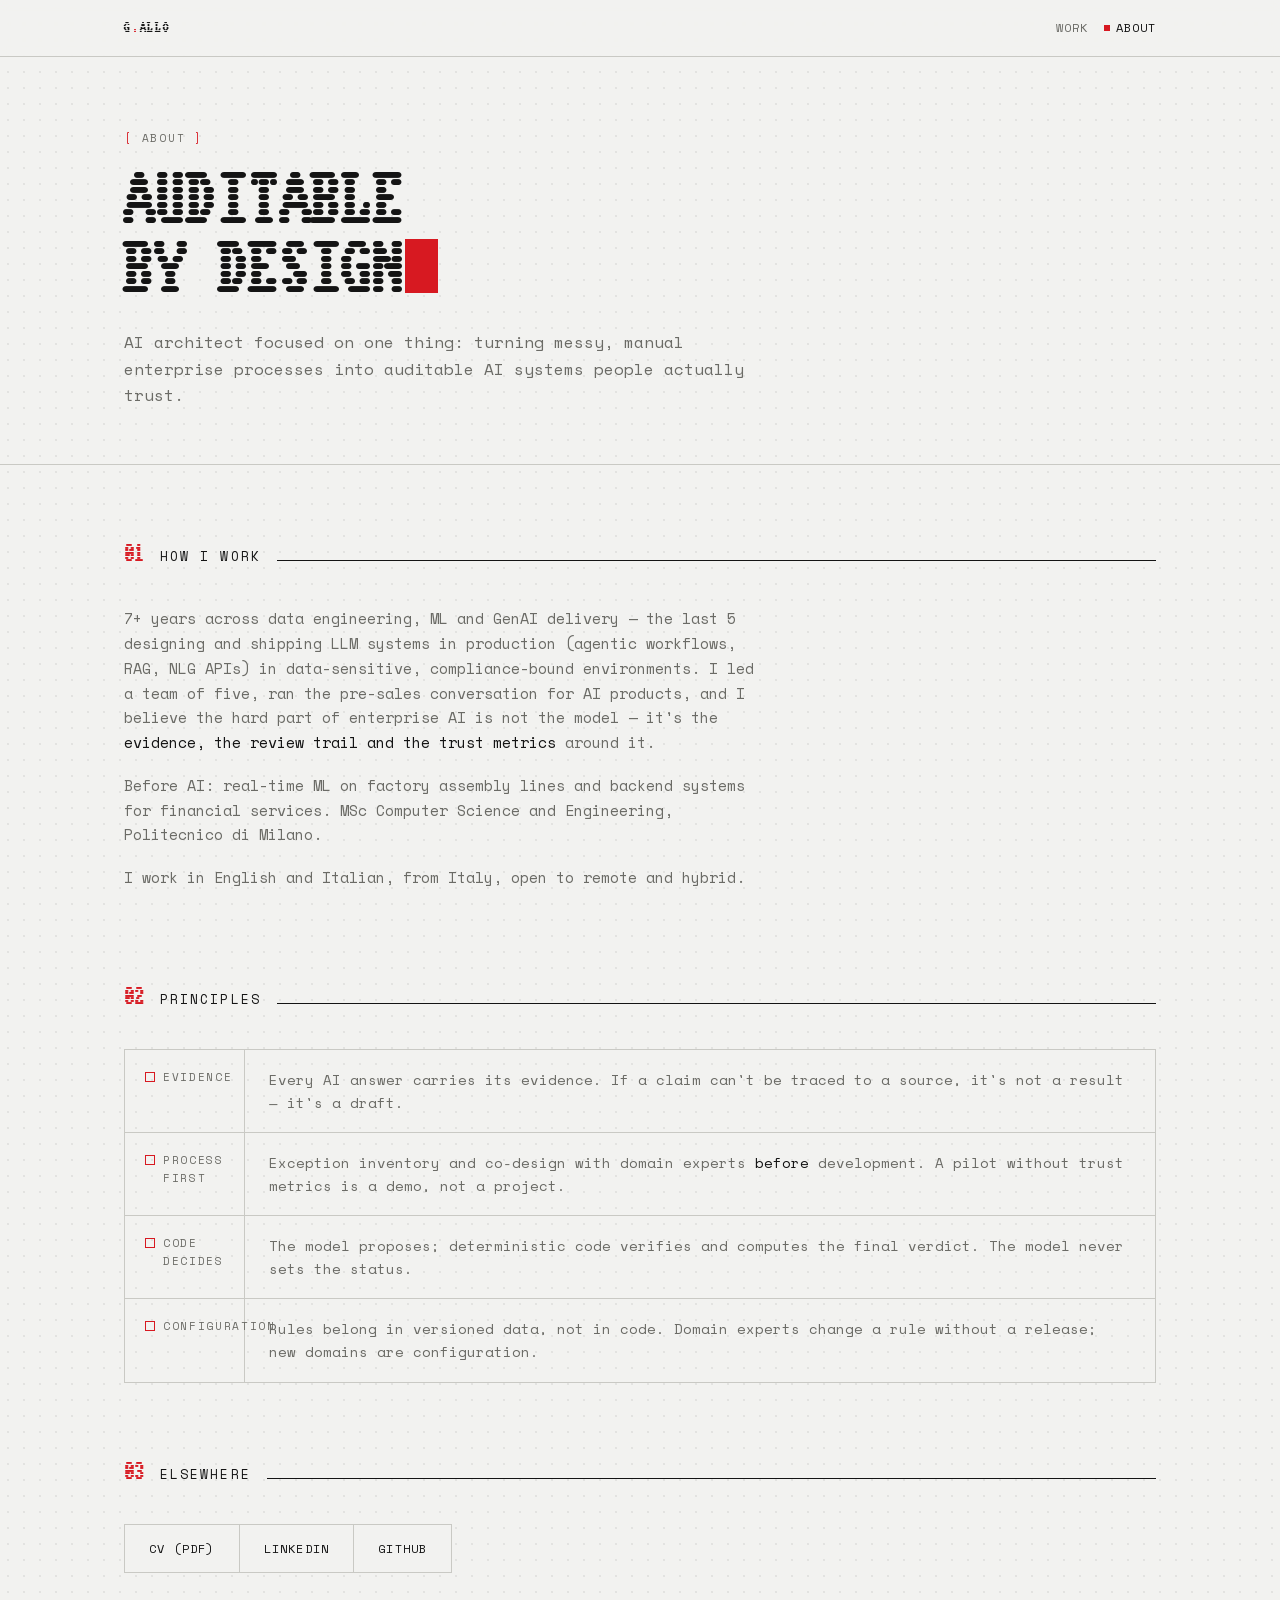
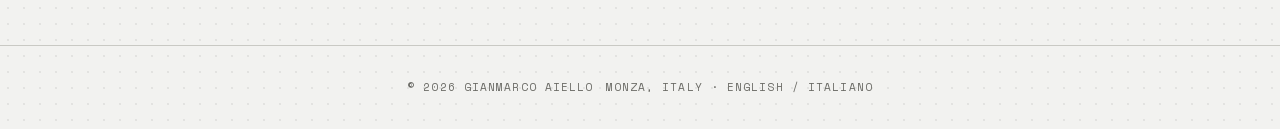
==== about.html @ ffbc5be3 "about: approach and principles" ====
<!DOCTYPE html>
<html lang="en">
<head>
<meta charset="utf-8">
<meta name="viewport" content="width=device-width, initial-scale=1">
<title>About — Gianmarco Aiello</title>
<meta name="description" content="AI architect focused on turning messy, manual enterprise processes into auditable AI systems people actually trust.">
<link rel="stylesheet" href="assets/css/main.css">
</head>
<body>
<div class="dotglow" id="dotglow" aria-hidden="true"></div>

<header>
  <div class="wrap bar">
    <a class="brand" href="index.html">G<em>.</em>ALLO</a>
    <nav>
      <a href="index.html">Work</a>
      <a href="about.html" aria-current="page">About</a>
    </nav>
  </div>
</header>

<main>
<section class="hero" style="padding:72px 0 56px">
  <div class="wrap">
    <p class="kicker">About</p>
    <h1>AUDITABLE<br>BY DESIGN<span class="cursor" aria-hidden="true"></span></h1>
    <p class="lede">AI architect focused on one thing: turning messy, manual enterprise processes
    into auditable AI systems people actually trust.</p>
  </div>
</section>

<section class="section">
  <div class="wrap">
    <div class="sec-head"><span class="sec-num">01</span><span class="sec-title">How I work</span><span class="sec-rule"></span></div>
    <div class="prose">
      <p>7+ years across data engineering, ML and GenAI delivery — the last 5 designing and
      shipping LLM systems in production (agentic workflows, RAG, NLG APIs) in data-sensitive,
      compliance-bound environments. I led a team of five, ran the pre-sales conversation
      for AI products, and I believe the hard part of enterprise AI is not the model —
      it's the <b>evidence, the review trail and the trust metrics</b> around it.</p>
      <p>Before AI: real-time ML on factory assembly lines and backend systems for financial
      services. MSc Computer Science and Engineering, Politecnico di Milano.</p>
      <p>I work in English and Italian, from Italy, open to remote and hybrid.</p>
    </div>
  </div>
</section>

<section class="section" style="padding-top:0">
  <div class="wrap">
    <div class="sec-head"><span class="sec-num">02</span><span class="sec-title">Principles</span><span class="sec-rule"></span></div>
    <div class="carl">
      <div class="carl-row"><div class="carl-key">Evidence</div><div class="carl-body">Every AI answer carries its evidence. If a claim can't be traced to a source, it's not a result — it's a draft.</div></div>
      <div class="carl-row"><div class="carl-key">Process first</div><div class="carl-body">Exception inventory and co-design with domain experts <b>before</b> development. A pilot without trust metrics is a demo, not a project.</div></div>
      <div class="carl-row"><div class="carl-key">Code decides</div><div class="carl-body">The model proposes; deterministic code verifies and computes the final verdict. The model never sets the status.</div></div>
      <div class="carl-row"><div class="carl-key">Configuration</div><div class="carl-body">Rules belong in versioned data, not in code. Domain experts change a rule without a release; new domains are configuration.</div></div>
    </div>
  </div>
</section>

<section class="section" style="padding-top:0">
  <div class="wrap">
    <div class="sec-head"><span class="sec-num">03</span><span class="sec-title">Elsewhere</span><span class="sec-rule"></span></div>
    <div class="links">
      <a href="assets/cv/CV.pdf">CV (PDF)</a>
      <a href="https://www.linkedin.com/" rel="noopener">LinkedIn</a>
      <a href="https://github.com/" rel="noopener">GitHub</a>
    </div>
  </div>
</section>
</main>

<footer>
  <div class="wrap" style="display:flex;justify-content:space-between;gap:12px;flex-wrap:wrap">
    <span>© 2026 Gianmarco Aiello</span>
    <span>Monza, Italy · English / Italiano</span>
  </div>
</footer>

<script src="assets/js/main.js"></script>
</body>
</html>
---- assets/css/main.css ----
/* Portfolio — Nothing-inspired dot-matrix system. Light world. */
@font-face{font-family:'Workbench';src:url('../fonts/workbench.woff') format('woff');font-display:swap}
@font-face{font-family:'Space Mono';src:url('../fonts/space-mono-400.woff2') format('woff2');font-weight:400;font-style:normal;font-display:swap}
@font-face{font-family:'Space Mono';src:url('../fonts/space-mono-700.woff2') format('woff2');font-weight:700;font-style:normal;font-display:swap}
@font-face{font-family:'Space Mono';src:url('../fonts/space-mono-400i.woff2') format('woff2');font-weight:400;font-style:italic;font-display:swap}

:root{
  --ground:#F2F2F0; --surface:#FAFAF8; --line:#C9C9C4;
  --ink:#141414; --ink-dim:#6B6B66; --accent:#D71921;
  --dot-grid:rgba(20,20,20,.07);
  --font-dot:'Workbench',monospace; --font-mono:'Space Mono',monospace;
}
*{box-sizing:border-box;margin:0;padding:0}
html{scroll-behavior:smooth}
body{
  background:var(--ground);color:var(--ink);
  font-family:var(--font-mono);font-size:15px;line-height:1.65;
  background-image:radial-gradient(var(--dot-grid) 1px, transparent 1px);
  background-size:16px 16px;
  -webkit-font-smoothing:antialiased;
}
.wrap{max-width:1080px;margin:0 auto;padding:0 24px}
a{color:inherit;text-decoration:none}
::selection{background:var(--accent);color:#fff}
:focus-visible{outline:2px solid var(--accent);outline-offset:3px}
body{scrollbar-color:var(--line) transparent;scrollbar-width:thin}
body::-webkit-scrollbar{width:10px}
body::-webkit-scrollbar-thumb{background:var(--line)}

main,header,footer,section{position:relative;z-index:1}

/* ---------- dot glow ---------- */
.dotglow{position:fixed;inset:0;pointer-events:none;z-index:0;
  background-image:radial-gradient(var(--accent) 1.4px, transparent 1.5px);
  background-size:16px 16px;
  -webkit-mask-image:radial-gradient(180px circle at var(--mx,-200px) var(--my,-200px), rgba(0,0,0,.5), transparent 70%);
  mask-image:radial-gradient(180px circle at var(--mx,-200px) var(--my,-200px), rgba(0,0,0,.5), transparent 70%);
  opacity:0;transition:opacity .3s}
body.glow-on .dotglow{opacity:1}
@media (hover:none),(pointer:coarse){.dotglow{display:none}}

/* ---------- header ---------- */
header{border-bottom:1px solid var(--line);position:sticky;top:0;background:color-mix(in srgb,var(--ground) 88%,transparent);backdrop-filter:blur(4px);z-index:10}
.bar{display:flex;align-items:center;justify-content:space-between;height:56px;font-size:12px;letter-spacing:.08em;text-transform:uppercase}
.brand{font-family:var(--font-dot);letter-spacing:.15em;position:relative}
.brand em{font-style:normal;color:var(--accent)}
.brand::after{content:"";position:absolute;left:0;bottom:-4px;height:1px;width:0;background:var(--accent);transition:width .25s}
.brand:hover::after{width:100%}
.bar nav{display:flex;gap:28px}
.bar nav a{color:var(--ink-dim);position:relative;transition:color .15s}
.bar nav a::before{content:"";position:absolute;left:-12px;top:50%;width:6px;height:6px;margin-top:-3px;background:var(--accent);opacity:0;transform:scale(0);transition:all .15s}
.bar nav a:hover{color:var(--ink)}
.bar nav a:hover::before{opacity:1;transform:scale(1)}
.bar nav a[aria-current]{color:var(--ink)}
.bar nav a[aria-current]::before{opacity:1;transform:scale(1)}

/* ---------- hero ---------- */
.hero{padding:96px 0 72px;border-bottom:1px solid var(--line)}
.kicker{font-size:11px;letter-spacing:.16em;text-transform:uppercase;color:var(--ink-dim)}
.kicker::before{content:"[ ";color:var(--accent)}
.kicker::after{content:" ]";color:var(--accent)}
h1{font-family:var(--font-dot);font-weight:400;font-size:clamp(28px,5.2vw,60px);line-height:1.15;margin:20px 0 24px;letter-spacing:.02em}
h1 .cursor{display:inline-block;width:.55em;height:.9em;background:var(--accent);vertical-align:baseline;animation:blink 1.1s steps(1) infinite}
@keyframes blink{50%{opacity:0}}
.lede{max-width:66ch;color:var(--ink-dim);font-size:16px}
.stats{display:flex;margin-top:40px;border:1px solid var(--line);width:max-content;background:var(--ground);max-width:100%}
.stat{padding:16px 28px;border-right:1px solid var(--line);position:relative}
.stat:last-child{border-right:none}
.stat b{display:block;font-family:var(--font-dot);font-weight:400;font-size:28px;transition:color .15s;font-variant-numeric:tabular-nums}
.stat span{font-size:11.5px;text-transform:uppercase;letter-spacing:.12em;color:var(--ink-dim)}
.stat::after{content:"";position:absolute;left:0;bottom:0;height:2px;width:0;background:var(--accent);transition:width .3s ease-out}
.stat:hover b{color:var(--accent)}
.stat:hover::after{width:100%}

/* ---------- sections ---------- */
.section{padding:72px 0}
.sec-head{display:flex;align-items:baseline;gap:16px;margin-bottom:36px}
.sec-num{font-family:var(--font-dot);color:var(--accent);font-size:20px}
.sec-title{font-size:13px;letter-spacing:.16em;text-transform:uppercase}
.sec-rule{flex:1;height:1px;background:var(--line);position:relative;overflow:hidden}
.sec-rule::after{content:"";position:absolute;inset:0;background:var(--ink);transform:translateX(-101%);transition:transform .6s ease-out}
.in .sec-rule::after{transform:translateX(0)}

/* reveal on scroll */
.rv{opacity:0;transform:translateY(14px);transition:opacity .45s ease,transform .45s ease}
.in .rv,.in.rv{opacity:1;transform:none}

/* ---------- cards ---------- */
.cards{display:grid;grid-template-columns:repeat(3,1fr);gap:1px;background:var(--line);border:1px solid var(--line)}
.card{background:var(--ground);padding:28px;display:flex;flex-direction:column;min-height:280px;position:relative;transition:background .15s}
.card::before,.card::after,.card .c3::before,.card .c3::after{content:"";position:absolute;width:7px;height:7px;background:var(--accent);opacity:0;transition:opacity .15s}
.card::before{top:-1px;left:-1px}
.card::after{top:-1px;right:-1px}
.card .c3::before{bottom:-1px;left:-1px}
.card .c3::after{bottom:-1px;right:-1px}
.card:hover{background:var(--surface)}
.card:hover::before,.card:hover::after,.card:hover .c3::before,.card:hover .c3::after{opacity:1}
.card .idx{font-family:var(--font-dot);color:var(--ink-dim);font-size:14px;transition:color .15s}
.card:hover .idx{color:var(--accent)}
.card h2{font-size:16px;line-height:1.4;margin:18px 0 12px;font-weight:400}
.card .sub{color:var(--ink-dim);font-size:13px;flex:1}
.card .result{margin-top:20px;padding-top:16px;border-top:1px dashed var(--line);font-size:12px}
.card .result b{color:var(--accent);font-weight:400}
.card .go{display:inline-block;margin-top:14px;font-size:11px;letter-spacing:.15em;text-transform:uppercase;color:var(--ink-dim);transition:color .15s,letter-spacing .2s}
.card:hover .go{color:var(--accent);letter-spacing:.25em}
.tags{display:flex;flex-wrap:wrap;gap:8px;margin-top:14px}
.tag{border:1px solid var(--line);padding:4px 10px;font-size:11px;letter-spacing:.08em;text-transform:uppercase;color:var(--ink-dim)}
.card:hover .tag{border-color:var(--ink)}

/* ---------- CAR-L table ---------- */
.carl{border:1px solid var(--line)}
.carl-row{display:grid;grid-template-columns:120px 1fr;border-bottom:1px solid var(--line);transition:background .15s}
.carl-row:last-child{border-bottom:none}
.carl-row:hover{background:var(--surface)}
.carl-key{padding:18px 20px;border-right:1px solid var(--line);font-size:11px;letter-spacing:.15em;text-transform:uppercase;color:var(--ink-dim);display:flex;align-items:flex-start;gap:8px}
.carl-key::before{content:"";width:8px;height:8px;border:1px solid var(--accent);margin-top:4px;flex:none;transition:background .15s}
.carl-row:hover .carl-key::before{background:var(--accent)}
.carl-body{padding:18px 24px;color:var(--ink-dim);font-size:14px}
.carl-body b{color:var(--ink);font-weight:400}

/* ---------- case study page ---------- */
.cs-meta{display:flex;flex-wrap:wrap;border:1px solid var(--line);margin:28px 0 0;background:var(--ground)}
.cs-meta div{padding:12px 20px;border-right:1px solid var(--line);font-size:11px;letter-spacing:.08em;text-transform:uppercase;color:var(--ink-dim)}
.cs-meta div:last-child{border-right:none}
.cs-meta b{display:block;color:var(--ink);font-weight:400;text-transform:none;letter-spacing:0;font-size:13px}
.prose{max-width:70ch;color:var(--ink-dim);font-size:15px}
.prose p{margin-bottom:1.2em}
.prose b,.prose strong{color:var(--ink);font-weight:400}
.prose ul{margin:0 0 1.2em 1.2em}
.prose li{margin-bottom:.45em}
.prose li::marker{color:var(--accent)}
.note{border:1px dashed var(--accent);padding:14px 18px;font-size:13px;color:var(--ink);max-width:70ch;margin-top:24px}
.note::before{content:"▸ ";color:var(--accent)}

/* ---------- diagrams (inline SVG, diagram-design grammar) ---------- */
.diagram-wrap{border:1px solid var(--line);background:var(--surface);overflow-x:auto;margin:28px 0 10px}
.diagram-wrap svg{display:block}
.diagram-cap{padding:12px 16px;border-top:1px dashed var(--line);font-size:12px;color:var(--ink-dim);margin-bottom:8px}
.fig{border:1px solid var(--line);background:var(--surface);padding:24px;margin:28px 0 10px}
.fig-lbl{font-size:10.5px;letter-spacing:.14em;text-transform:uppercase;color:var(--ink-dim);margin-bottom:8px}
.fig-panels{display:flex;align-items:stretch;min-width:0}
.fig-panel{flex:1 1 0;border:1px solid var(--line);background:var(--ground);padding:16px;display:flex;flex-direction:column;min-width:0}
.fig-panel > .fig-lbl{margin-bottom:10px}
.fig-node{border:1px solid var(--line);background:var(--ground);padding:10px 14px;display:flex;flex-direction:column;gap:3px;min-width:0;transition:border-color .15s}
.fig-node b{font-weight:400;font-size:12.5px;color:var(--ink);line-height:1.35}
.fig-node small{font-size:10.5px;color:var(--ink-dim);line-height:1.45}
.fig-node.is-det{background:#E4E4E0}
.fig-node.is-llm{background:rgba(215,25,33,.10);border-color:var(--ink)}
.fig-node.is-ghost{border-style:dashed;background:transparent;color:var(--ink-dim);font-size:10.5px;align-items:center;justify-content:center;text-align:center}
.fig-node:hover{border-color:var(--accent)}
.fig-v{width:1px;height:22px;margin:0 auto;border-left:1px dashed var(--ink-dim);position:relative;flex:none}
.fig-v::after{content:"";position:absolute;bottom:-2px;left:-3.5px;width:6px;height:6px;background:var(--ink-dim)}
.fig-h{flex:1 1 34px;min-width:34px;align-self:center;position:relative;height:1px}
.fig-h::before{content:"";position:absolute;left:0;right:0;top:0;border-top:1px dashed var(--ink-dim)}
.fig-h::after{content:"";position:absolute;right:-2px;top:-3.5px;width:6px;height:6px;background:var(--ink-dim)}
.fig-h em{position:absolute;top:-18px;left:50%;transform:translateX(-50%);font-style:normal;font-size:10px;color:var(--ink-dim);white-space:nowrap}
.fig-h.is-hot::before{border-top-color:var(--accent)}
.fig-h.is-hot::after{background:var(--accent)}
.fig-h.is-hot em{color:var(--accent)}
.fig-pair{display:flex;gap:14px}
.fig-note{font-size:11.5px;color:var(--ink-dim);margin-top:16px;display:flex;flex-direction:column;gap:4px}
.fig-note span::before{content:"▸ "}
.fig-note .hot{color:var(--accent)}
@media(max-width:820px){
  .fig-panels{flex-direction:column;gap:14px}
  .fig-h{display:none}
  .fig-pair{flex-direction:column}
  .fig{padding:16px}
}

/* ---------- links list / footer ---------- */
.links{display:flex;gap:1px;border:1px solid var(--line);background:var(--line);width:max-content;max-width:100%;flex-wrap:wrap}
.links a{background:var(--ground);padding:14px 24px;font-size:12px;letter-spacing:.1em;text-transform:uppercase;transition:background .15s,color .15s}
.links a:hover{background:var(--ink);color:var(--ground)}
footer{border-top:1px solid var(--line);padding:32px 0;font-size:11px;color:var(--ink-dim);letter-spacing:.1em;text-transform:uppercase;display:flex;justify-content:space-between;gap:12px;flex-wrap:wrap}

@media (prefers-reduced-motion:reduce){
  html{scroll-behavior:auto}
  h1 .cursor{animation:none}
  .rv{opacity:1;transform:none;transition:none}
  .sec-rule::after{transform:none;transition:none}
  *{transition:none!important}
}
@media(max-width:820px){
  .cards{grid-template-columns:1fr}
  .carl-row{grid-template-columns:1fr}
  .carl-key{border-right:none;border-bottom:1px dashed var(--line)}
  .stats{width:100%;flex-wrap:wrap}
  .stat{flex:1 1 40%;padding:12px 14px}
  .stat span{font-size:11px}
  .hero{padding:64px 0 56px}
  .bar nav{gap:16px}
  .links{width:100%}
  .links a{flex:1 1 40%;text-align:center;padding:12px 10px}
  footer .wrap{flex-direction:column;gap:6px;align-items:flex-start}
}
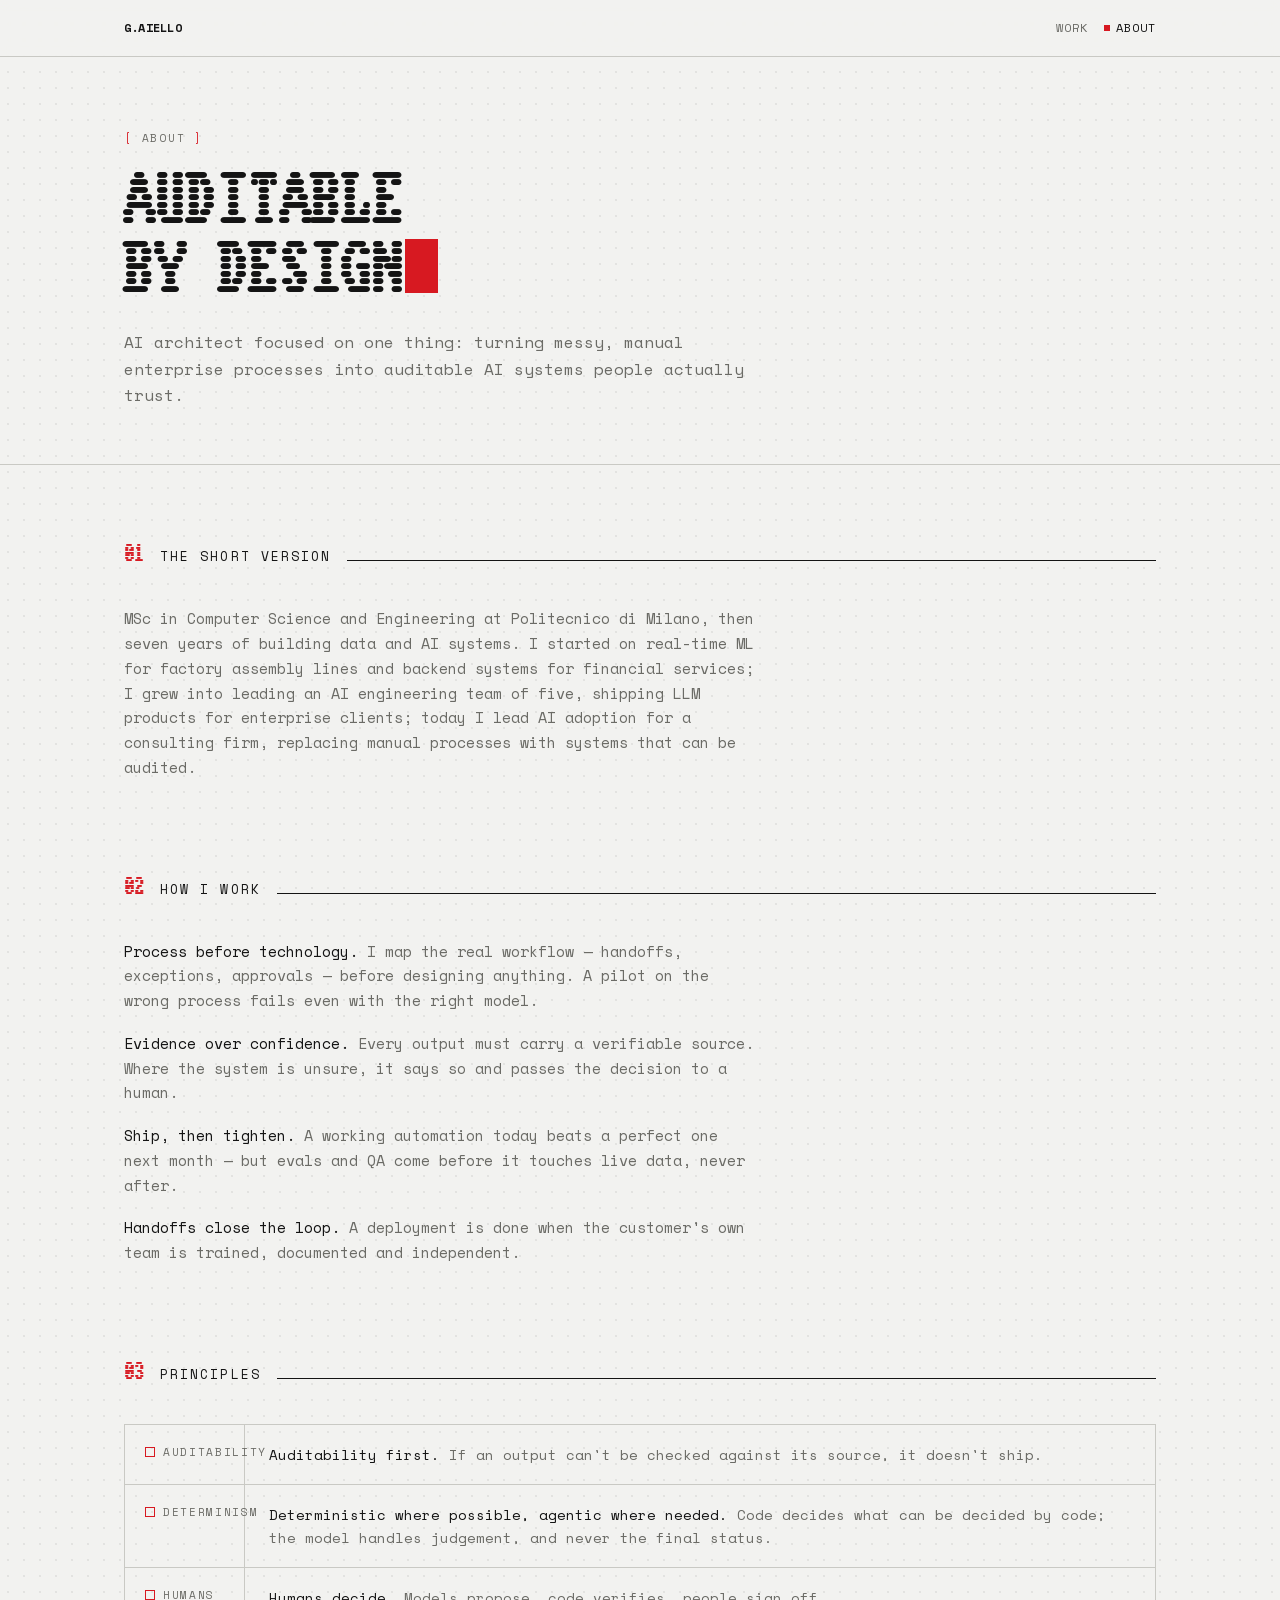
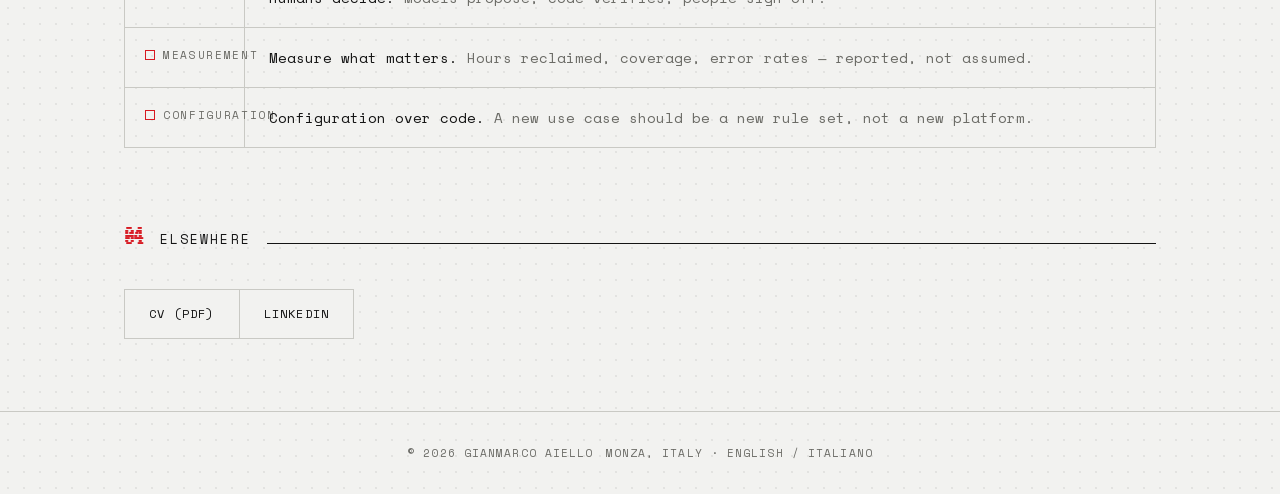
==== commit 346c3111: "rework v2: sober hero, one-line cards, role+status banners, before/what-i-built/results/lesson, abou" ====
--- a/about.html
+++ b/about.html
@@ -12,7 +12,7 @@
 
 <header>
   <div class="wrap bar">
-    <a class="brand" href="index.html">G<em>.</em>ALLO</a>
+    <a class="brand" href="index.html">G.Aiello</a>
     <nav>
       <a href="index.html">Work</a>
       <a href="about.html" aria-current="page">About</a>
@@ -32,39 +32,53 @@
 
 <section class="section">
   <div class="wrap">
-    <div class="sec-head"><span class="sec-num">01</span><span class="sec-title">How I work</span><span class="sec-rule"></span></div>
+    <div class="sec-head"><span class="sec-num">01</span><span class="sec-title">The short version</span><span class="sec-rule"></span></div>
     <div class="prose">
-      <p>7+ years across data engineering, ML and GenAI delivery — the last 5 designing and
-      shipping LLM systems in production (agentic workflows, RAG, NLG APIs) in data-sensitive,
-      compliance-bound environments. I led a team of five, ran the pre-sales conversation
-      for AI products, and I believe the hard part of enterprise AI is not the model —
-      it's the <b>evidence, the review trail and the trust metrics</b> around it.</p>
-      <p>Before AI: real-time ML on factory assembly lines and backend systems for financial
-      services. MSc Computer Science and Engineering, Politecnico di Milano.</p>
-      <p>I work in English and Italian, from Italy, open to remote and hybrid.</p>
+      <p>MSc in Computer Science and Engineering at Politecnico di Milano, then seven years
+      of building data and AI systems. I started on real-time ML for factory assembly lines
+      and backend systems for financial services; I grew into leading an AI engineering team
+      of five, shipping LLM products for enterprise clients; today I lead AI adoption for a
+      consulting firm, replacing manual processes with systems that can be audited.</p>
     </div>
   </div>
 </section>
 
 <section class="section" style="padding-top:0">
   <div class="wrap">
-    <div class="sec-head"><span class="sec-num">02</span><span class="sec-title">Principles</span><span class="sec-rule"></span></div>
-    <div class="carl">
-      <div class="carl-row"><div class="carl-key">Evidence</div><div class="carl-body">Every AI answer carries its evidence. If a claim can't be traced to a source, it's not a result — it's a draft.</div></div>
-      <div class="carl-row"><div class="carl-key">Process first</div><div class="carl-body">Exception inventory and co-design with domain experts <b>before</b> development. A pilot without trust metrics is a demo, not a project.</div></div>
-      <div class="carl-row"><div class="carl-key">Code decides</div><div class="carl-body">The model proposes; deterministic code verifies and computes the final verdict. The model never sets the status.</div></div>
-      <div class="carl-row"><div class="carl-key">Configuration</div><div class="carl-body">Rules belong in versioned data, not in code. Domain experts change a rule without a release; new domains are configuration.</div></div>
+    <div class="sec-head"><span class="sec-num">02</span><span class="sec-title">How I work</span><span class="sec-rule"></span></div>
+    <div class="prose">
+      <p><b>Process before technology.</b> I map the real workflow — handoffs, exceptions,
+      approvals — before designing anything. A pilot on the wrong process fails even with
+      the right model.</p>
+      <p><b>Evidence over confidence.</b> Every output must carry a verifiable source. Where
+      the system is unsure, it says so and passes the decision to a human.</p>
+      <p><b>Ship, then tighten.</b> A working automation today beats a perfect one next
+      month — but evals and QA come before it touches live data, never after.</p>
+      <p><b>Handoffs close the loop.</b> A deployment is done when the customer's own team
+      is trained, documented and independent.</p>
     </div>
   </div>
 </section>
 
 <section class="section" style="padding-top:0">
   <div class="wrap">
-    <div class="sec-head"><span class="sec-num">03</span><span class="sec-title">Elsewhere</span><span class="sec-rule"></span></div>
+    <div class="sec-head"><span class="sec-num">03</span><span class="sec-title">Principles</span><span class="sec-rule"></span></div>
+    <div class="carl">
+      <div class="carl-row"><div class="carl-key">Auditability</div><div class="carl-body"><b>Auditability first.</b> If an output can't be checked against its source, it doesn't ship.</div></div>
+      <div class="carl-row"><div class="carl-key">Determinism</div><div class="carl-body"><b>Deterministic where possible, agentic where needed.</b> Code decides what can be decided by code; the model handles judgement, and never the final status.</div></div>
+      <div class="carl-row"><div class="carl-key">Humans</div><div class="carl-body"><b>Humans decide.</b> Models propose, code verifies, people sign off.</div></div>
+      <div class="carl-row"><div class="carl-key">Measurement</div><div class="carl-body"><b>Measure what matters.</b> Hours reclaimed, coverage, error rates — reported, not assumed.</div></div>
+      <div class="carl-row"><div class="carl-key">Configuration</div><div class="carl-body"><b>Configuration over code.</b> A new use case should be a new rule set, not a new platform.</div></div>
+    </div>
+  </div>
+</section>
+
+<section class="section" style="padding-top:0">
+  <div class="wrap">
+    <div class="sec-head"><span class="sec-num">04</span><span class="sec-title">Elsewhere</span><span class="sec-rule"></span></div>
     <div class="links">
       <a href="assets/cv/CV.pdf">CV (PDF)</a>
       <a href="https://www.linkedin.com/" rel="noopener">LinkedIn</a>
-      <a href="https://github.com/" rel="noopener">GitHub</a>
     </div>
   </div>
 </section>
--- a/assets/css/main.css
+++ b/assets/css/main.css
@@ -42,7 +42,7 @@
 /* ---------- header ---------- */
 header{border-bottom:1px solid var(--line);position:sticky;top:0;background:color-mix(in srgb,var(--ground) 88%,transparent);backdrop-filter:blur(4px);z-index:10}
 .bar{display:flex;align-items:center;justify-content:space-between;height:56px;font-size:12px;letter-spacing:.08em;text-transform:uppercase}
-.brand{font-family:var(--font-dot);letter-spacing:.15em;position:relative}
+.brand{font-family:var(--font-mono);font-weight:700;letter-spacing:.02em;position:relative}
 .brand em{font-style:normal;color:var(--accent)}
 .brand::after{content:"";position:absolute;left:0;bottom:-4px;height:1px;width:0;background:var(--accent);transition:width .25s}
 .brand:hover::after{width:100%}
@@ -87,7 +87,7 @@
 
 /* ---------- cards ---------- */
 .cards{display:grid;grid-template-columns:repeat(3,1fr);gap:1px;background:var(--line);border:1px solid var(--line)}
-.card{background:var(--ground);padding:28px;display:flex;flex-direction:column;min-height:280px;position:relative;transition:background .15s}
+.card{background:var(--ground);padding:28px;display:flex;flex-direction:column;min-height:200px;position:relative;transition:background .15s}
 .card::before,.card::after,.card .c3::before,.card .c3::after{content:"";position:absolute;width:7px;height:7px;background:var(--accent);opacity:0;transition:opacity .15s}
 .card::before{top:-1px;left:-1px}
 .card::after{top:-1px;right:-1px}
@@ -194,3 +194,6 @@
   .links a{flex:1 1 40%;text-align:center;padding:12px 10px}
   footer .wrap{flex-direction:column;gap:6px;align-items:flex-start}
 }
+
+.builtwith{font-size:11px;color:var(--ink-dim);letter-spacing:.04em;margin-top:8px}
+.builtwith b{color:var(--ink);font-weight:400}
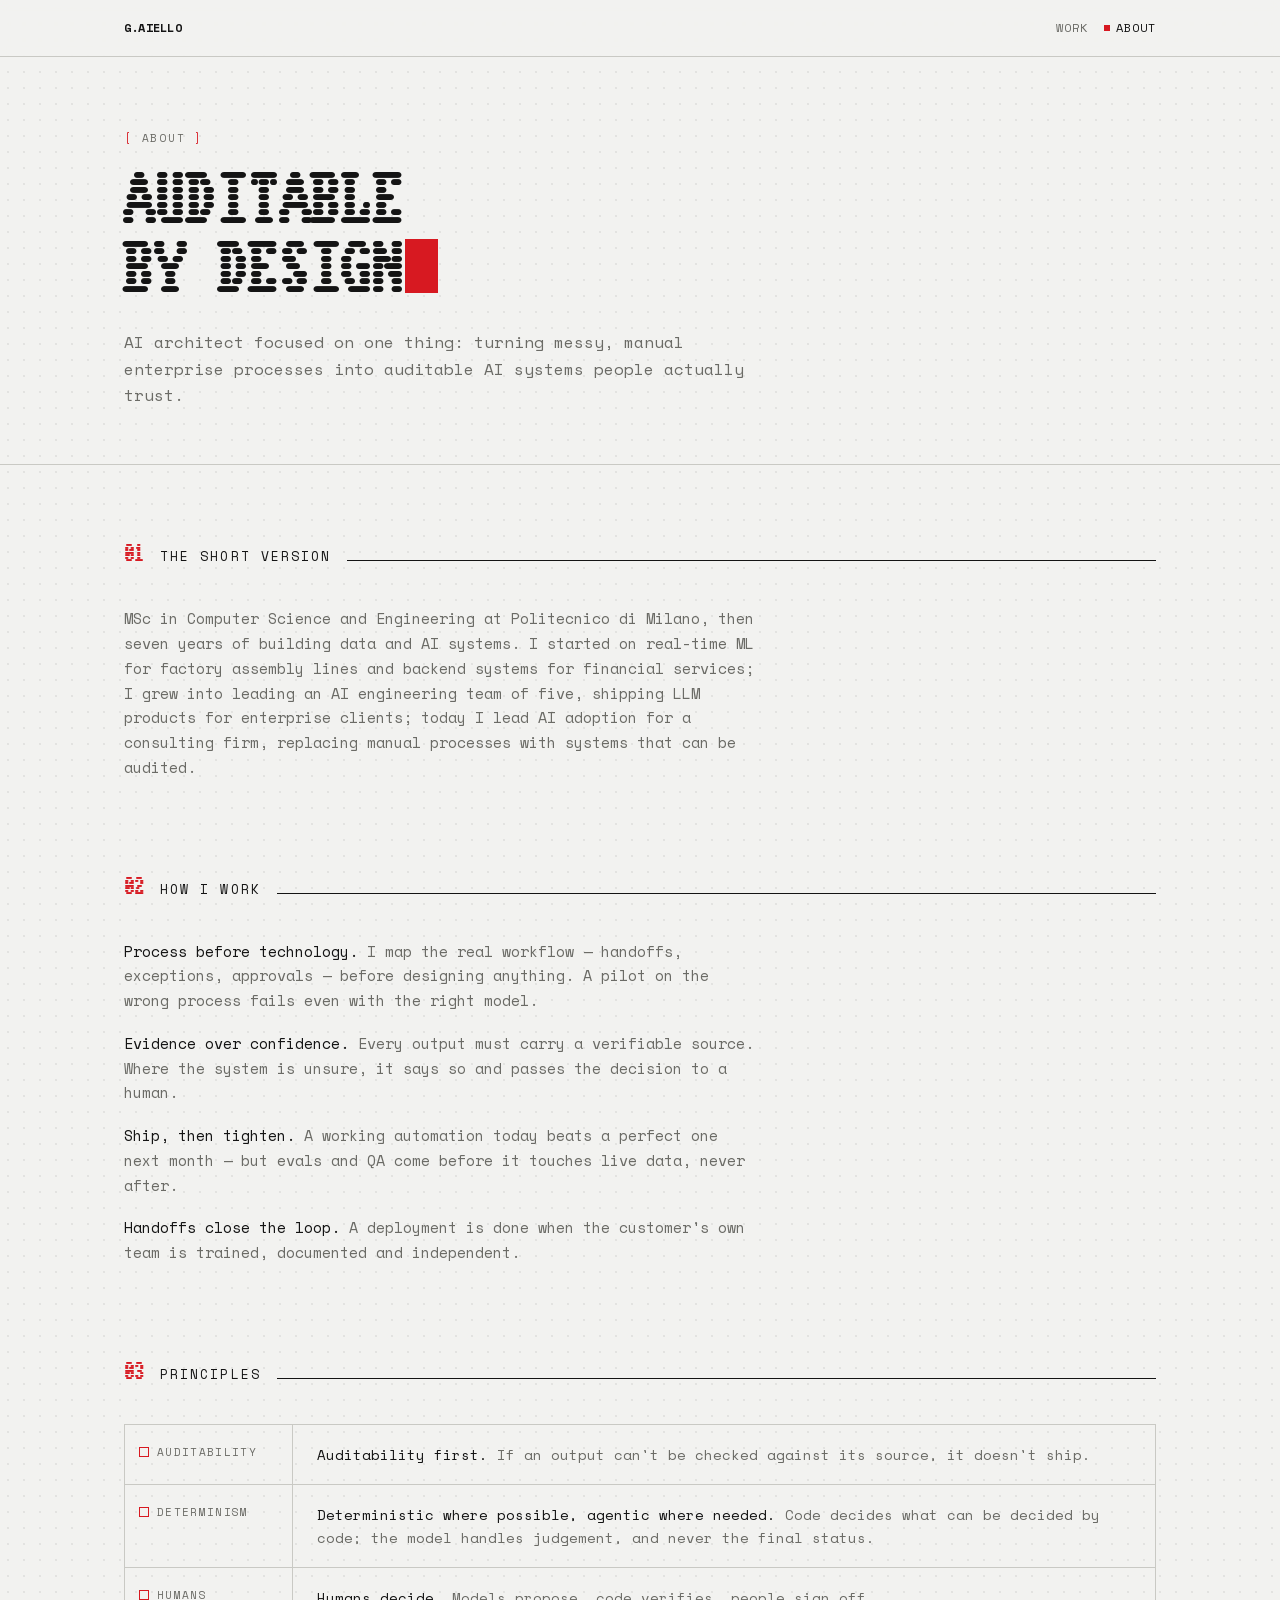
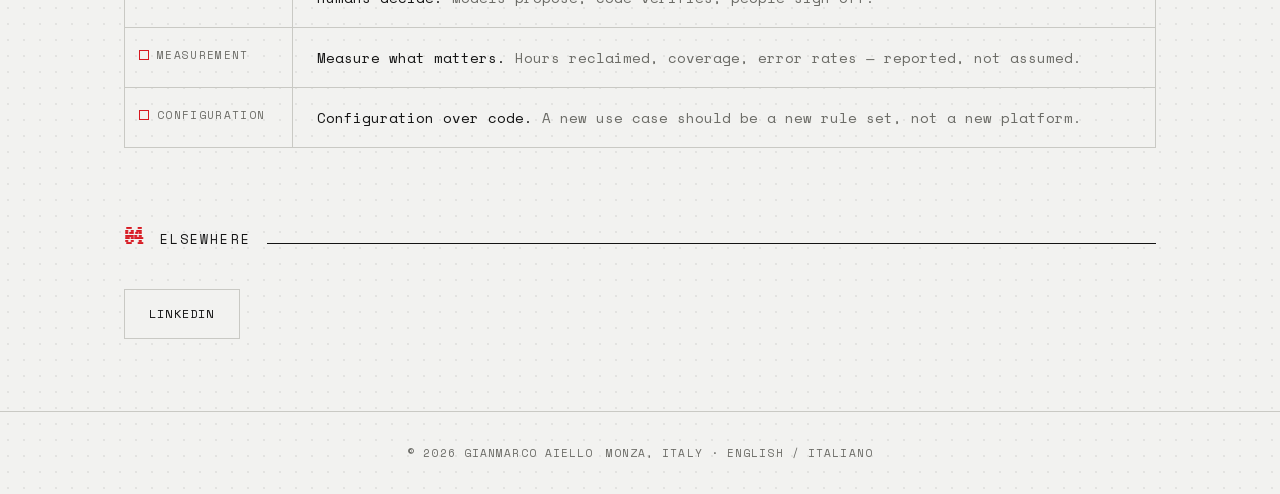
==== commit d3741562: "hero: chosen H1 + AI Architect kicker; drop CV links; linkedin handle; fix principles key column ove" ====
--- a/about.html
+++ b/about.html
@@ -77,8 +77,7 @@
   <div class="wrap">
     <div class="sec-head"><span class="sec-num">04</span><span class="sec-title">Elsewhere</span><span class="sec-rule"></span></div>
     <div class="links">
-      <a href="assets/cv/CV.pdf">CV (PDF)</a>
-      <a href="https://www.linkedin.com/" rel="noopener">LinkedIn</a>
+      <a href="https://www.linkedin.com/in/g-aiello/" rel="noopener">LinkedIn</a>
     </div>
   </div>
 </section>
--- a/assets/css/main.css
+++ b/assets/css/main.css
@@ -109,10 +109,10 @@
 
 /* ---------- CAR-L table ---------- */
 .carl{border:1px solid var(--line)}
-.carl-row{display:grid;grid-template-columns:120px 1fr;border-bottom:1px solid var(--line);transition:background .15s}
+.carl-row{display:grid;grid-template-columns:168px 1fr;border-bottom:1px solid var(--line);transition:background .15s}
 .carl-row:last-child{border-bottom:none}
 .carl-row:hover{background:var(--surface)}
-.carl-key{padding:18px 20px;border-right:1px solid var(--line);font-size:11px;letter-spacing:.15em;text-transform:uppercase;color:var(--ink-dim);display:flex;align-items:flex-start;gap:8px}
+.carl-key{padding:18px 14px;border-right:1px solid var(--line);font-size:11px;letter-spacing:.12em;text-transform:uppercase;color:var(--ink-dim);display:flex;align-items:flex-start;gap:8px;overflow-wrap:anywhere}
 .carl-key::before{content:"";width:8px;height:8px;border:1px solid var(--accent);margin-top:4px;flex:none;transition:background .15s}
 .carl-row:hover .carl-key::before{background:var(--accent)}
 .carl-body{padding:18px 24px;color:var(--ink-dim);font-size:14px}
